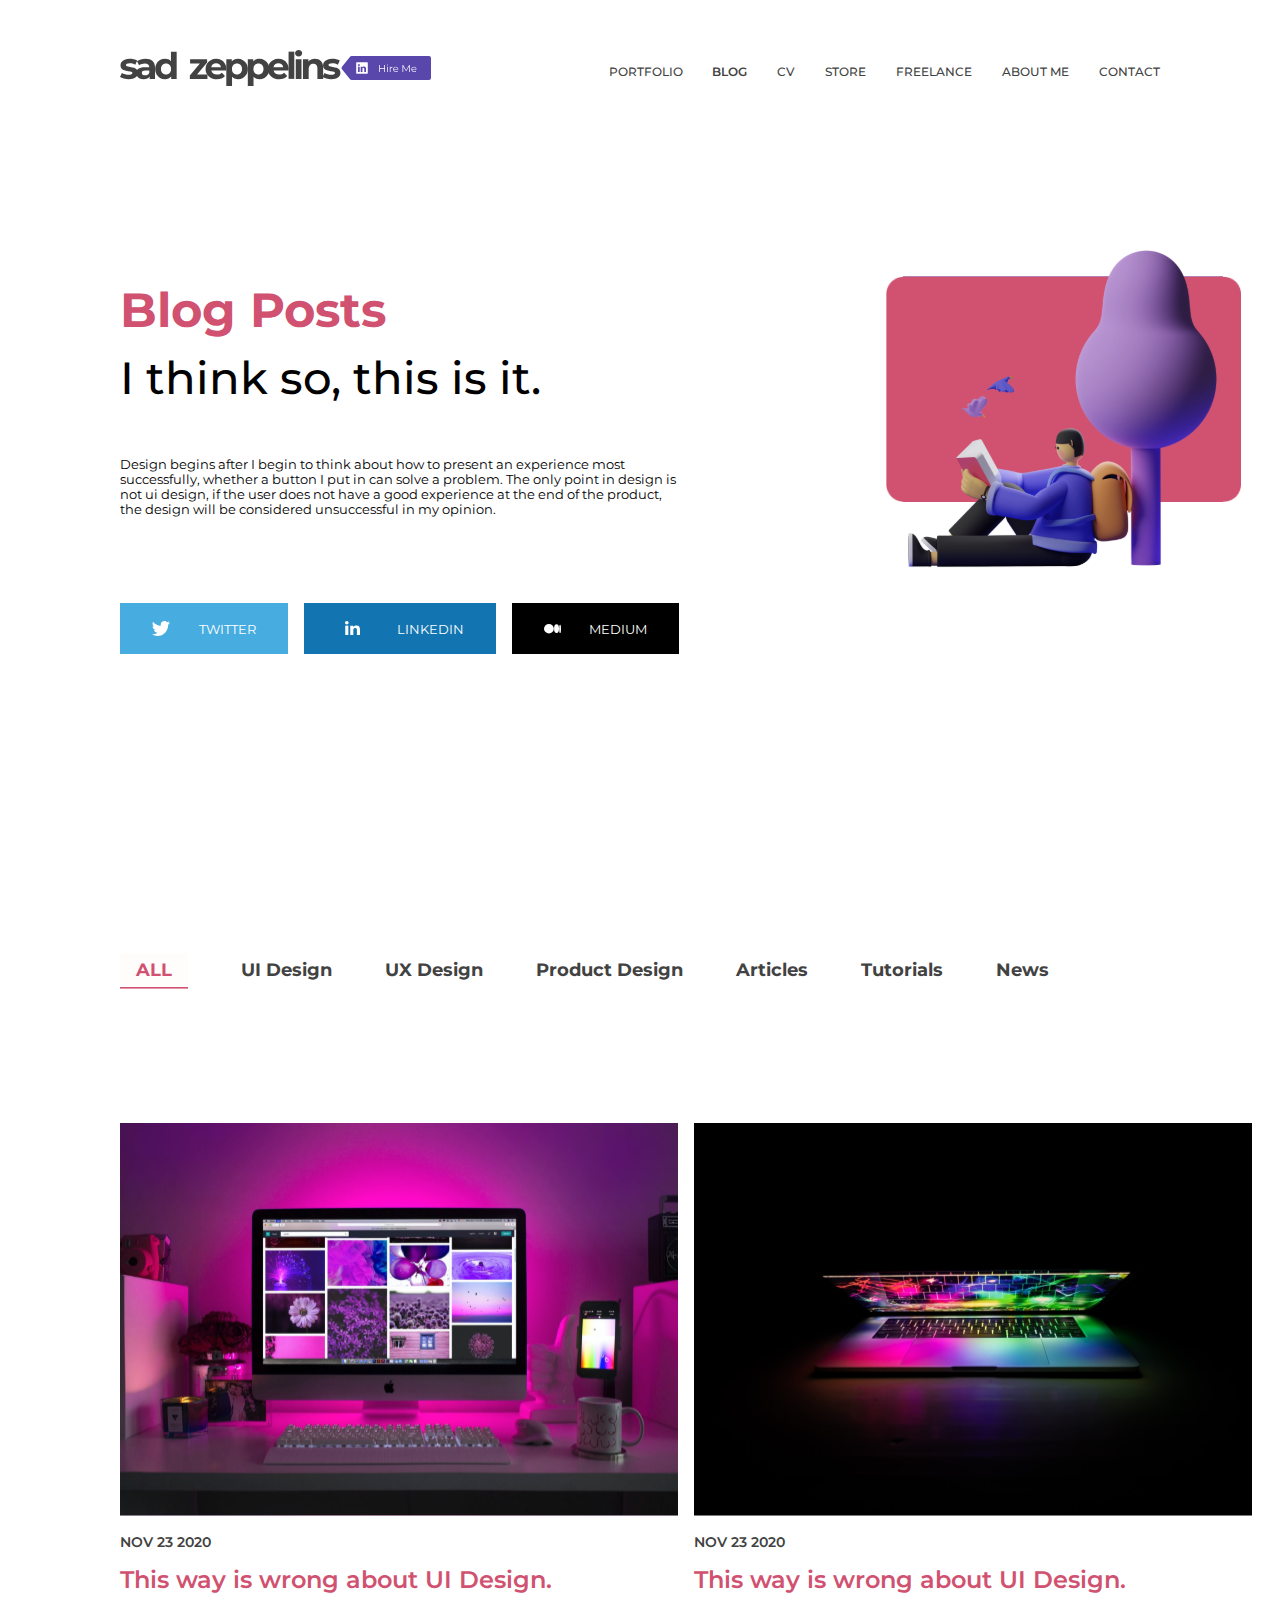
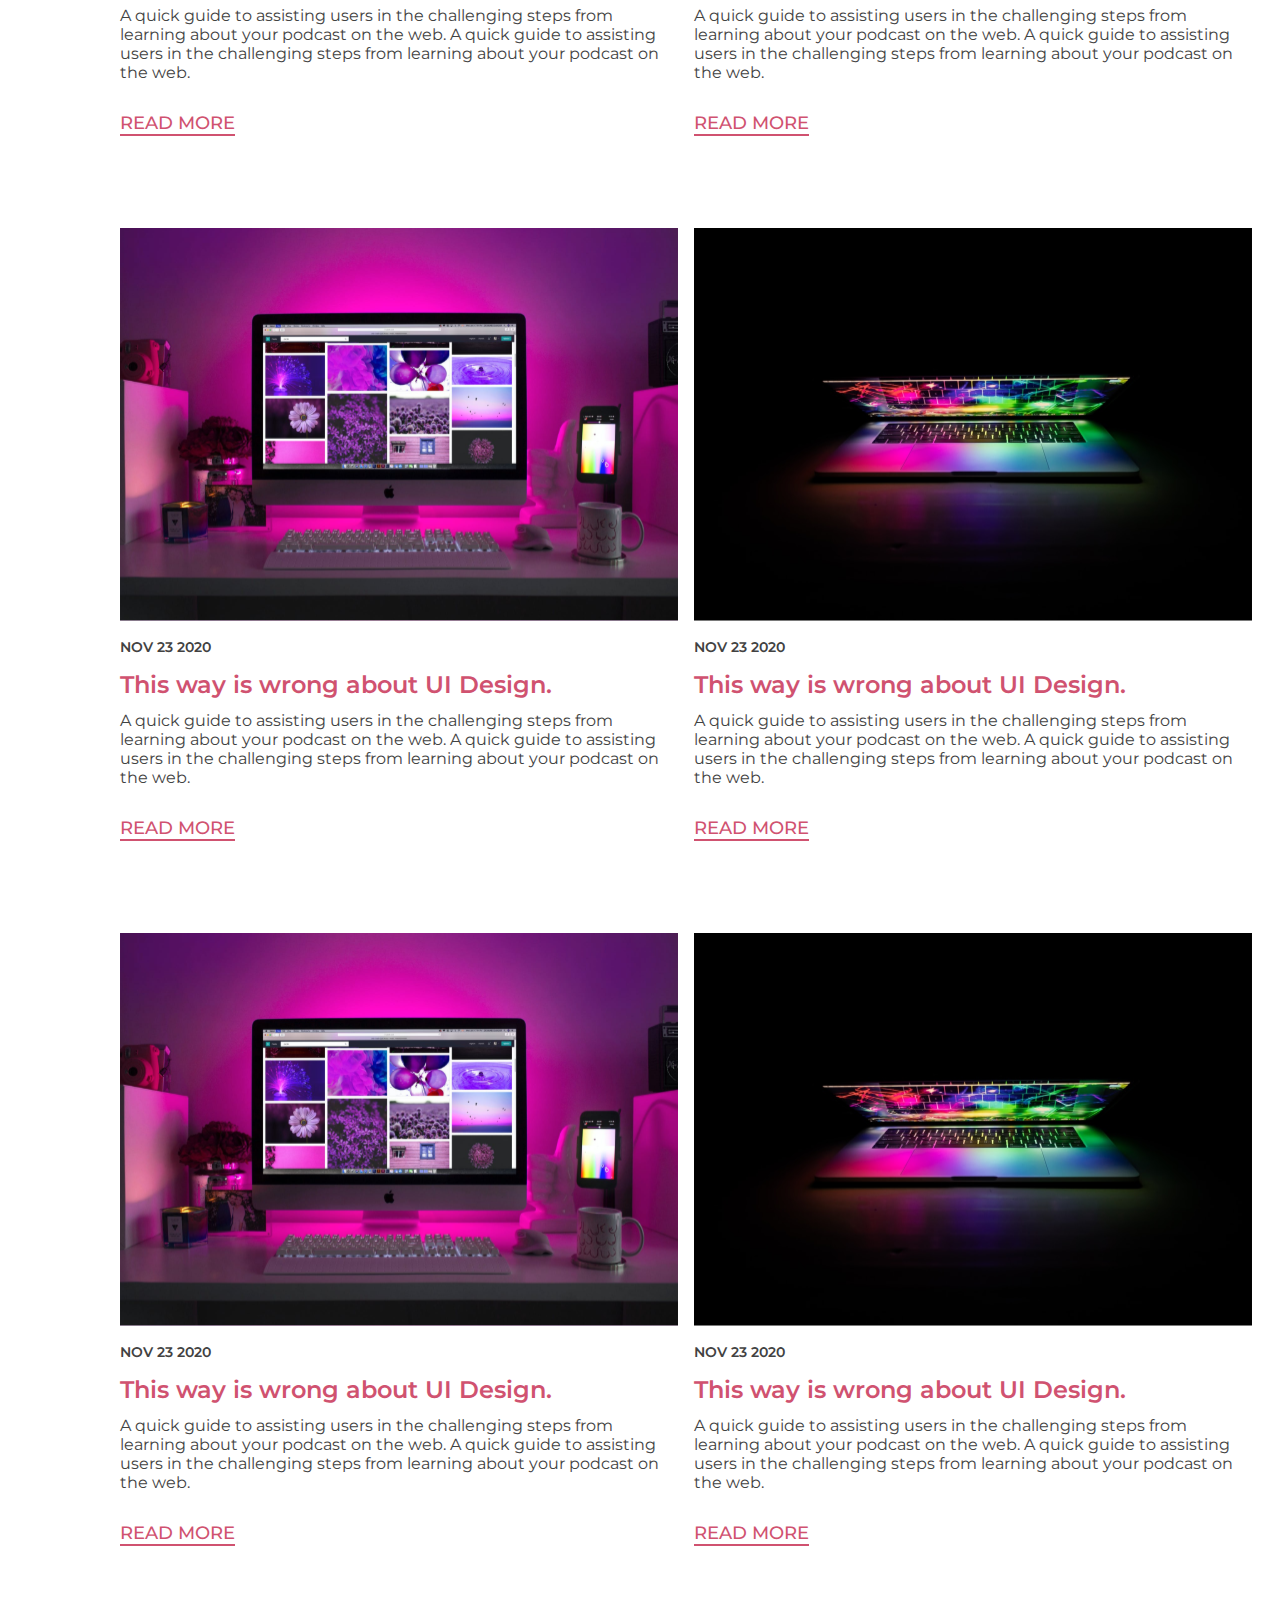
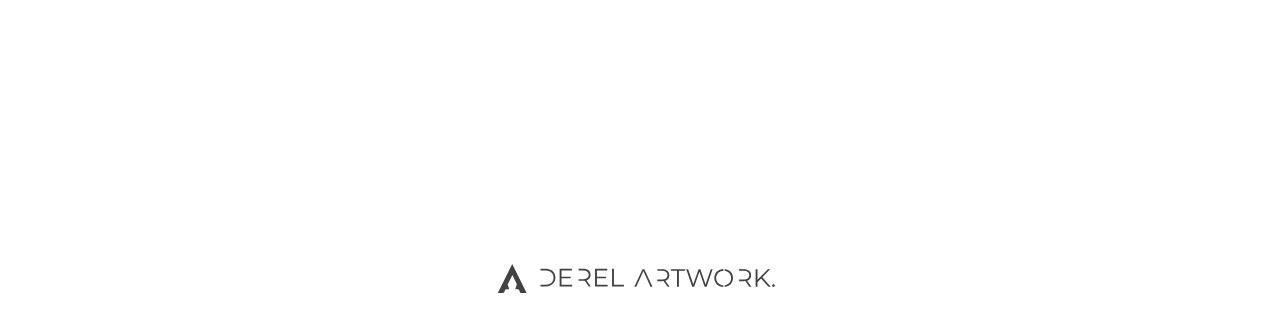
==== index.html @ cf3da0d7 "task completed" ====
<!DOCTYPE html>
<html lang="en">
  <head>
    <meta charset="UTF-8" />
    <meta name="viewport" content="width=device-width, initial-scale=1.0" />
    <title>Document</title>
    <link rel="stylesheet" href="./assets/css/style.css" />
  </head>
  <body>
    <!-- ! header start -->

    <header class="header">
      <div class="container header__container">
        <div class="header__logo__linkedin">
          <div class="">
            <a href="#"
              ><img
                src="./assets/images/Logo.svg"
                alt="logo"
                class="header__logo__img"
            /></a>
          </div>
          <a href="#"
            ><img
              src="./assets/images/header-linkedin.svg"
              alt="linkedin"
              class="header__logo__linkedin__img"
          /></a>
        </div>
        <nav class="header__nav">
          <ul class="header__links">
            <li class="header__link">
              <a href="#" class="header__link__item">PORTFOLIO</a>
            </li>

            <li class="header__link">
              <a href="#" class="header__link__item header__link__item--bold"
                >BLOG</a
              >
            </li>

            <li class="header__link">
              <a href="#" class="header__link__item">CV</a>
            </li>

            <li class="header__link">
              <a href="#" class="header__link__item">STORE</a>
            </li>

            <li class="header__link">
              <a href="#" class="header__link__item">FREELANCE</a>
            </li>

            <li class="header__link">
              <a href="#" class="header__link__item">ABOUT ME</a>
            </li>

            <li class="header__link">
              <a href="#" class="header__link__item">CONTACT</a>
            </li>
          </ul>
          <div class="header__menu__logo">
            <img src="./assets/images/menu-logo.svg" alt="" class="header__menu__img">
          </div>
        </nav>
      </div>
    </header>

    <!-- ! header end -->

    <!--! main start -->
  <main class="main">
    <div class="container main__container">
      <div class="main__left">
        <p class="main__left__p1">Blog Posts</p>
        <p class="main__left__p2 ">I think so, this is it. </p>
          
          <div class="main__left__p2__btns">
            <p class="main__left__p3">Design begins after I begin to think about how to present an experience most successfully, whether a button I put in can solve a problem. The only point in design is not ui design, if the user does not have a good experience at the end of the product, the design will be considered unsuccessful in my opinion. </p>
              <div class="main__left__btns">
                <button class="btn main__twitter__btn">
                  <img src="./assets/images/twitter-logo.svg" alt="" class="main__twitter__logo">
                  <span>TWITTER</span>
                </button>
                <button class="btn main__linkedin__btn">
                  <img src="./assets/images/linkedin-logo.svg" alt="" class="main__linkedin__logo">
                  <span>LINKEDIN</span>
                </button>
                <button class="btn main__medium__btn">
                  <img src="./assets/images/medium-logo.svg" alt="" class="main__medium__logo">
                  <span>MEDIUM</span>
                </button>
              </div>
          </div class="main__left__p2__btns">
      </div>
      <div class="main__right none__repo">
      <div class="main__img__front__container">
       <img src="./assets/images/main-img-front.svg" alt="" class="main__img__front">
        </div>
        <div class="main__img__back__container">
          <img src="./assets/images/main-img-back.png" alt="" class="main__img__back">
        </div>
        
      </div>

    </div>
  </main>

    <!--! main end -->
    <!--! section start -->
<section class="section">
<div class="container section__container">
  
  <div class="section__nav">
    <div class="section__blog__text">
      <p class="section__blog__posts">BLOG POSTS</p>
    </div>
    <ul class="section__links">
      <li class="section__link">
        <a href="#" class="section__link__item section__link__item--shadow">
          ALL
        </a>
      </li>
      <li class="section__link">
        <a href="#" class="section__link__item ">
          UI Design
        </a>
      </li>
      <li class="section__link">
        <a href="#" class="section__link__item ">
          UX Design
        </a>
      </li>
      <li class="section__link">
        <a href="#" class="section__link__item  ">
          Product Design
        </a>
      </li>
      <li class="section__link">
        <a href="#" class="section__link__item none__repo">
          Articles
        </a>
      </li>
      <li class="section__link">
        <a href="#" class="section__link__item none__repo ">
          Tutorials
        </a>
      </li>
      <li class="section__link">
        <a href="#" class="section__link__item none__repo ">
          News
        </a>
      </li>
    </ul>
  </div>
</div >  

<div class=" container section__main">
  <div class="section__main__content">
    <div class="section__content__img__div">
      <img src="./assets/images/comuter-img.svg" alt="computer-img" 
      class="section__content__img">
 

    </div>
    <div class="section__content__text">
      <span class="section__content__span">NOV 23 2020</span>
      <p class="section__content__p1">This way is wrong about UI Design.</p>
      <p class="section__content__p2">A quick guide to assisting users in the challenging steps from learning 
        about your podcast on the web.  A quick guide to assisting users in the challenging steps from learning about your podcast on the web. </p>
        <p class="section__content__p3">
          <a href="http://127.0.0.1:5500/ders17-first/index.html" 
          class="section__content__p3__a">READ MORE</a></p>
    </div>
  </div>



  <div class="section__main__content">
    <div class="section__content__img__div">
      <img src="./assets/images/noutbook-img.svg" alt="computer-img" 
      class="section__content__img none__repo">
      <img src="./assets/images/comuter-img.svg" alt="computer-img" 
      class="section__content__img none-img">
    </div>
    <div class="section__content__text">
      <span class="section__content__span">NOV 23 2020</span>
      <p class="section__content__p1">This way is wrong about UI Design.</p>
      <p class="section__content__p2">A quick guide to assisting users in the challenging steps from learning 
        about your podcast on the web.  A quick guide to assisting users in the challenging steps from learning about your podcast on the web. </p>
        <p class="section__content__p3"><a href="#" 
          class="section__content__p3__a">READ MORE</a></p>
    </div>
  </div>



  <div class="section__main__content">
    <div class="section__content__img__div">
      <img src="./assets/images/comuter-img.svg" alt="computer-img" 
      class="section__content__img">
    </div>
    <div class="section__content__text">
      <span class="section__content__span">NOV 23 2020</span>
      <p class="section__content__p1">This way is wrong about UI Design.</p>
      <p class="section__content__p2">A quick guide to assisting users in the challenging steps from learning 
        about your podcast on the web.  A quick guide to assisting users in the challenging steps from learning about your podcast on the web. </p>
        <p class="section__content__p3">
          <a href="http://127.0.0.1:5500/ders17-first/index.html" 
          class="section__content__p3__a">READ MORE</a></p>
    </div>
  </div>




  <div class="section__main__content">
    <div class="section__content__img__div">
      <img src="./assets/images/noutbook-img.svg" alt="computer-img" 
      class="section__content__img none__repo">
      <img src="./assets/images/comuter-img.svg" alt="computer-img" 
      class="section__content__img none-img">
    </div>
    <div class="section__content__text">
      <span class="section__content__span">NOV 23 2020</span>
      <p class="section__content__p1">This way is wrong about UI Design.</p>
      <p class="section__content__p2">A quick guide to assisting users in the challenging steps from learning 
        about your podcast on the web.  A quick guide to assisting users in the challenging steps from learning about your podcast on the web. </p>
        <p class="section__content__p3"><a href="#" 
          class="section__content__p3__a">READ MORE</a></p>
    </div>
  </div>


<div class="section__main__content">
  <div class="section__content__img__div">
    <img src="./assets/images/comuter-img.svg" alt="computer-img" 
    class="section__content__img">
  </div>
  <div class="section__content__text">
    <span class="section__content__span">NOV 23 2020</span>
    <p class="section__content__p1">This way is wrong about UI Design.</p>
    <p class="section__content__p2">A quick guide to assisting users in the challenging steps from learning 
      about your podcast on the web.  A quick guide to assisting users in the challenging steps from learning about your podcast on the web. </p>
      <p class="section__content__p3">
        <a href="http://127.0.0.1:5500/ders17-first/index.html" 
        class="section__content__p3__a">READ MORE</a></p>
  </div>
</div>


<div class="section__main__content">
  <div class="section__content__img__div">
    <img src="./assets/images/noutbook-img.svg" alt="computer-img" 
    class="section__content__img none__repo">
    <img src="./assets/images/comuter-img.svg" alt="computer-img" 
      class="section__content__img none-img">
  </div>
  <div class="section__content__text">
    <span class="section__content__span">NOV 23 2020</span>
    <p class="section__content__p1">This way is wrong about UI Design.</p>
    <p class="section__content__p2">A quick guide to assisting users in the challenging steps from learning 
      about your podcast on the web.  A quick guide to assisting users in the challenging steps from learning about your podcast on the web. </p>
      <p class="section__content__p3">
        <a href="#" 
        class="section__content__p3__a">READ MORE</a></p>
  </div>
</div>



</div>
<div class="under__logo__text">
  <div class="under__logo__container">
    <div class="under__logo">
      <img src="./assets/images/under-logo.svg" alt="under-logo" class="under__logo__img">
    </div>
    <div class="under__text">
      <img src="./assets/images/under-text.svg" alt="under-text" class="under__text__img">

    </div>
  </div>
</div>
</section>

    
    <!--! section end -->
---- assets/css/style.css ----
@import url('https://fonts.googleapis.com/css2?family=Lato:ital,wght@0,400;0,700;0,900;1,400;1,700;1,900&family=Lobster&family=Lora:ital,wght@0,400;0,700;1,400;1,700&family=Montserrat:wght@100;200;300;400;500;600;700;800;900&family=Roboto:wght@400;500;700;900&display=swap');

:root{
--black-color:#424242;
--blue-color:#3A0CA3;
--pink-color:#D05270;
}

*{
margin: 0;
padding: 0;
box-sizing: border-box;
text-decoration: none;
list-style: none;
font-family:Montserrat ;
}

html{
font-size: 100%;
overflow-x: hidden;
}

.container{
margin: 0 7.5rem;
display: flex;
align-items:center;
}

.btn{
padding: .6rem 2rem;
background-color: #47ACDF;
color:#fff;
display: flex;
align-items:center;
justify-content: center;
gap: 1.8rem;
border: none;
cursor: pointer;

}
.btn:hover{
transform: scale(1.1);
}
.none{
display: none;
}
.none-img{
display: none;
}


/* ! header codes start */

.header__container{
justify-content: space-between;
margin-top: 3.15rem;
}
.header__logo__img:hover{
filter: drop-shadow(.1rem .1rem  );
}
.header__logo__linkedin{
display: flex;
align-items: center;
}
.header__logo__linkedin__img:hover{
filter:drop-shadow(.1rem .1rem .4rem ) ;
}

.header__links{
display: flex;
align-items:center;
gap: 1.87rem;
}
.header__link__item{
font-size: .775rem;
color: var(--black-color);
font-weight: 500;
}
.header__link__item:hover{
text-shadow: .5rem 0 0.8rem;
font-size: .975rem;
}
.header__link__item--bold{
font-weight: 600;
}
.header__menu__img{
display: none;
}
/* ! header codes end */


 /*! main start  */
.main__container{
margin-top: 8.86rem;
display: flex;
gap: 14rem;
}
.main__left{
display: flex;
flex-direction:column ;
gap: 0.75rem;
font-weight: 700;
animation:main-left 1.5s linear;
animation-fill-mode: forwards;
position: relative;
}

@keyframes main-left{
    0%{
    transform: translateX(-30rem);
    }
    100%{
    transform: translateX(0);
    }
    
    }

.main__left__p2__btns{
display: flex;
flex-direction: column;
gap: 5.4rem;
margin-top: 2.5rem;
}
.main__left__p1{
font-size: 3rem;
color:#D05270;
}
.main__left__p2{
font-size: 2.8rem;
font-weight: 500;
}
.main__left__p3{
font-size: .8rem;
font-weight: 400;
}
.main__left__btns{
    display: flex;
    gap: 1rem;
}

.main__linkedin__btn{
background-color: #1275B1;
}
.main__medium__btn{
    background-color: black;
}

.main__right{
display: flex;
align-items:center;
justify-content: center;
position: relative;
animation:main-right 1.5s linear;
animation-fill-mode: forwards;
position: relative;
}
@keyframes main-right{
0%{
transform: translateX(30rem);
}
100%{
transform: translateX(0);
}

}

.main__img__back__container{
    position: absolute;   
    z-index: -1;
    top: 2.75rem

}
.main__img__back{
    width: 22.2rem;
    
}
.main__img__front{
width: 20rem;
margin-bottom: 7rem;
border:none;
}



 /*! main end  */
 /*! section start  */
.section__container{
margin-top: 16rem;
}
.section__blog__text{
font-size: 2.25rem;
font-weight: 700;
color:#D05270;
display: none;
margin-bottom: 6rem;
}
.section__links{
display: flex;
gap: 3.31rem;
}
.section__link__item{
    font-size: 1.125rem;
    color:var(--black-color) ;
    font-weight: 700;

    
}
.section__link__item:hover{
font-size: 1.2rem;
color:#D05270;
}

.section__link__item--shadow{
color:#D05270;
box-shadow: 0 .1rem;
padding-bottom:.4rem;
font-weight: 700;
background-color:#fffcfc;
padding:.4rem 1rem;

}
.section__link__item--shadow:hover{
color:var(--black-color);
}

.section__main{
display: grid;
grid-template-columns: repeat(2, 34.875rem);
gap: 1rem;
margin-top: 4rem;
flex-wrap: wrap;
}


.section__main__content{
display: flex;
flex-direction: column;
margin-top: 4.87rem;
}
.section__content__img{
width: 34.875rem;

}

.section__content__text{
display: flex;
flex-direction: column;

}
.section__content__span{
    font-size: 0.875rem;
    font-weight: 600;
    color:var(--black-color);
    margin-top: .8rem;
    
}
.section__content__p1{
font-size:1.5rem ;
font-weight:600 ;
color:var(--pink-color);
margin-top: 0.87rem;
}
.section__content__p2{
font-size: 1rem;
font-weight:400 ;
color:var(--black-color);
margin-top: .75rem;
}
.section__content__p3{
margin-top: 1.87rem;

} 

.section__content__p3__a{
border-bottom: .14rem solid;
color:var(--pink-color);
font-size: 1.125rem;
font-weight: 500;
}

.section__content__p3__a:hover{
    font-size:1.2rem ;
    }

.under__logo__text{
margin: 0 auto;
display: flex;
align-items:center;
justify-content: center;
width: 100%;
margin-bottom: 2rem;
}
.under__logo__img{
    width: 2.20994rem;
    height: 1.8rem; 
}
.under__text__img{
width: 15.91219rem;
height: 1.2645rem;
}
.under__logo__container{
width: 100%;
margin-top: 20rem;
display: flex;
align-items:center;
justify-content: center;
}



 /*! section end  */
 /*! responsive start */
 @media screen and (max-width:375px) {

 
    .container{
    margin: .4rem 1rem;
    
    }
    .header__logo__img{
        width: 9.41213rem;
        height: 2.25rem;
    }
    .header__logo__linkedin__img{
        width: 4.4375rem;
        height: 1.1875rem;
    }
    .header__links{
    display: none;
    }
    .header__menu__img{
    display: block;
    width: 1.125rem;
height: 0.75rem;
cursor: pointer;
    }
    .header__logo__linkedin{
    display: flex;
    gap: 1rem;
    }
   



    
.main__left__p1{
font-size: 1.25rem;
margin-top: 2rem;
}
.main__left__p2{
font-size: 1.25rem;
}
.main__left__p2__btns{
margin-top: 1rem;
display: flex;
flex-direction: column;
gap: 2.4rem;
}

.main__left__p3{
font-size: 0.75rem;
}
.btn{
    width: 6.42869rem;
    height: 2.62913rem;
    font-size: 0.5rem;
    display: flex;
    gap: .9rem;
}
.main__left__btns{
display: flex;
gap:.3rem;
align-items:center;
}
.main__twitter__logo{
    width: 0.78875rem;
    height: 0.65725rem;
}
.main__linkedin__logo{
    width: 1.40219rem;
    height: 1.40219rem;
}
.main__medium__logo{
    width: 0.78875rem;
    height: 0.65725rem;
}




.none__repo{
display: none;
}




.section__blog__text{
display: block;
font-size: 1.25rem;
margin-top: 10rem;
margin-bottom: 3rem;
}
.section__link__item{
font-size: 0.75rem;
font-weight:600;
}

.section__links{
display: flex;
gap: .7rem;
width: 22rem;
}

.section__link__item--shadow{
font-size: 0.875rem;
}

.section .container{
padding-right: 0;
}
.section__main{
display: grid;
grid-template-columns: 20.4375rem;
}
.section__content__img{
    width: 20.4375rem;
    height: 14.375rem;
}
.none-img{
display: block;
}

.section__content__span{
font-size: 0.625rem;
margin-top: .4rem;
}
.section__content__p1{
font-size: 1.25rem;
margin-top: 0.67rem;
}
.section__content__p2{
    font-size: 0.875rem;
}
.section__content__p3__a{
    font-size: 0.875rem;
}
.under__logo__img{
    width: 2rem;
    height: 1.43094rem; 
}
.under__text__img{
width: 13.91219rem;
height: 1.43094rem;
}
 }
 /*! responsive end  */
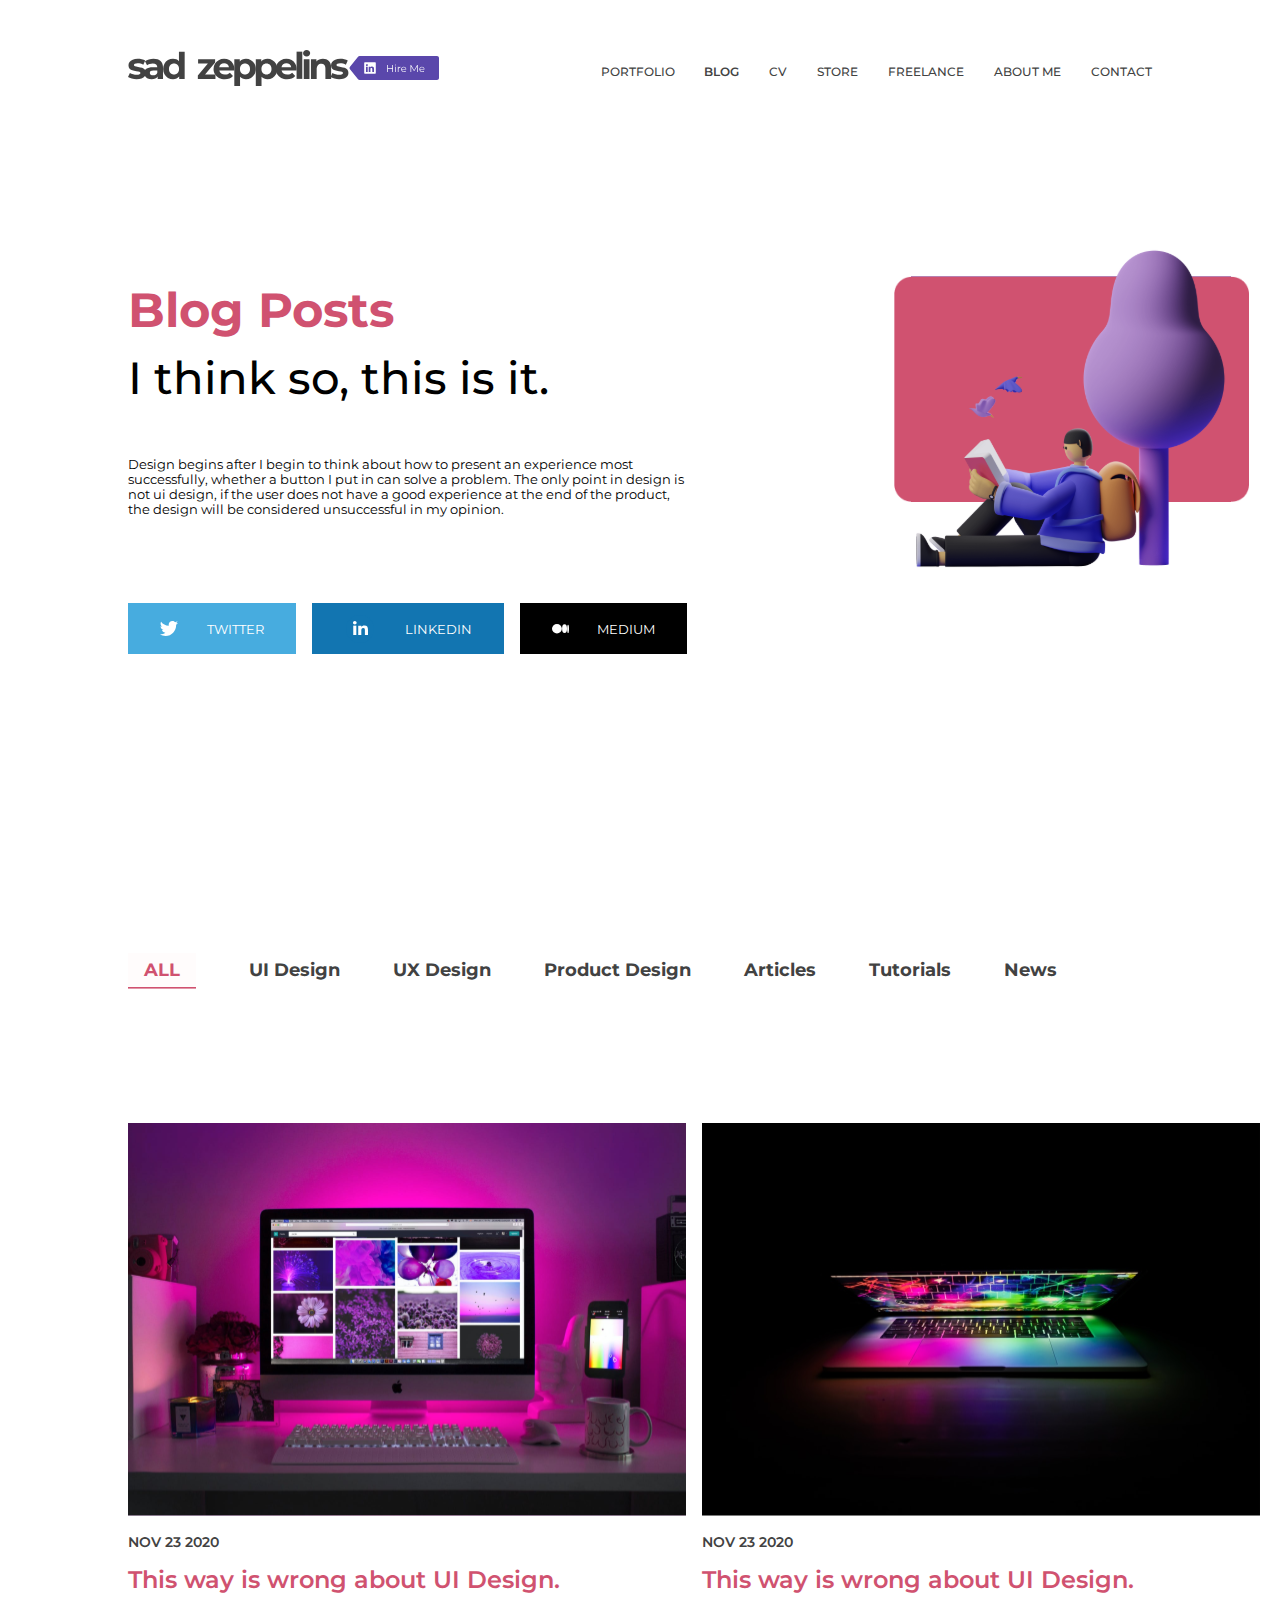
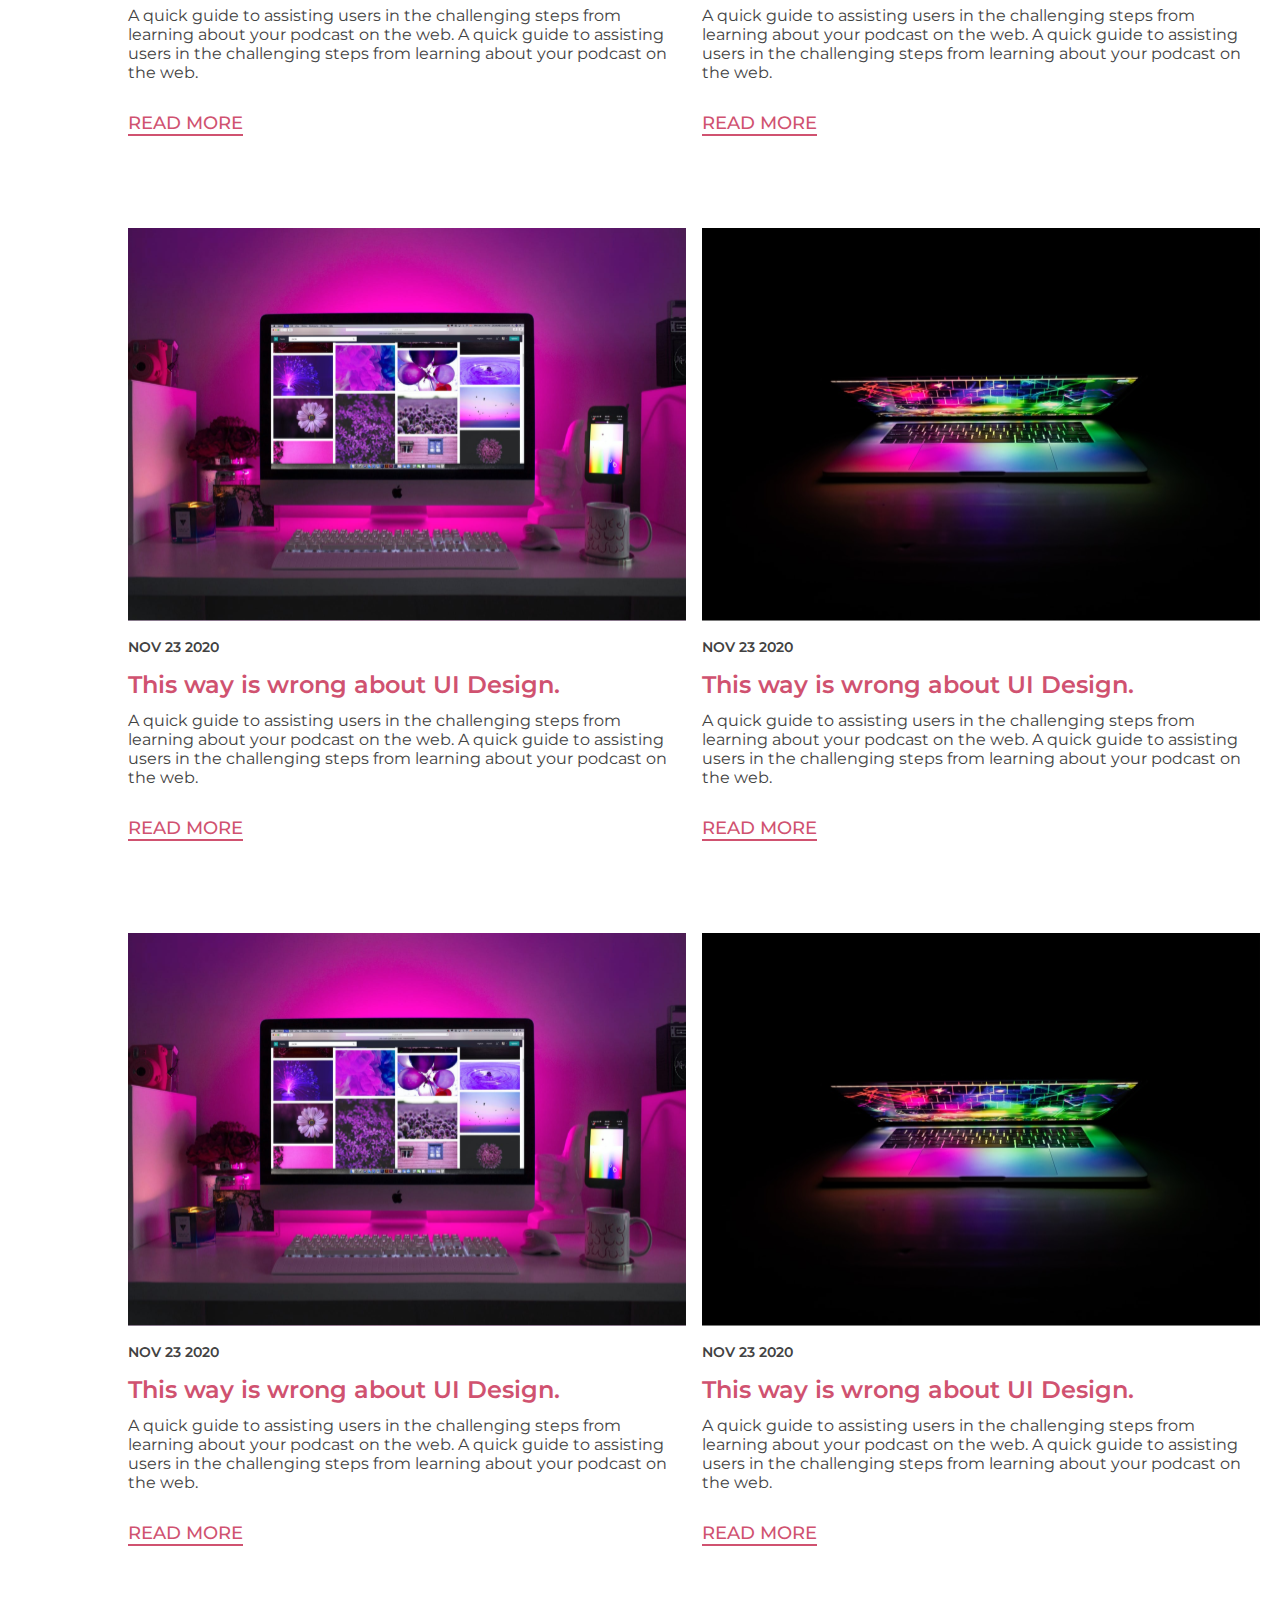
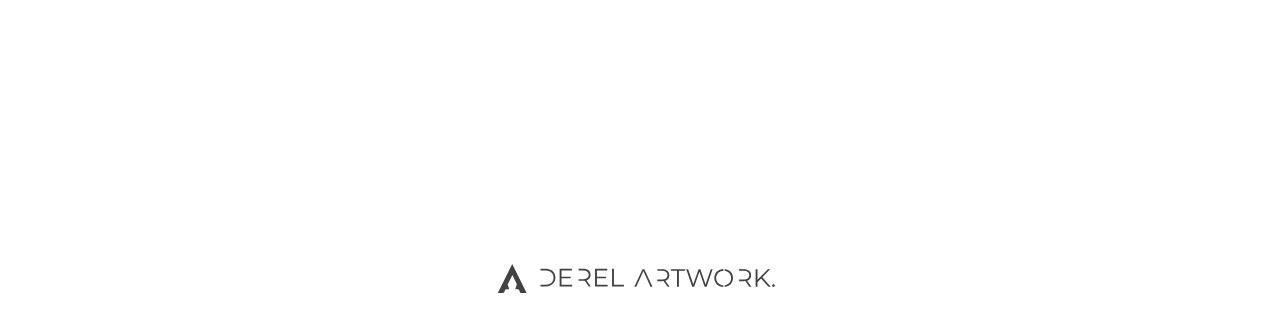
==== commit c77ba649: "Task Completed" ====
--- a/index.html
+++ b/index.html
@@ -169,17 +169,16 @@
       <p class="section__content__p2">A quick guide to assisting users in the challenging steps from learning 
         about your podcast on the web.  A quick guide to assisting users in the challenging steps from learning about your podcast on the web. </p>
         <p class="section__content__p3">
-          <a href="http://127.0.0.1:5500/ders17-first/index.html" 
-          class="section__content__p3__a">READ MORE</a></p>
-    </div>
-  </div>
-
-
-
-  <div class="section__main__content">
-    <div class="section__content__img__div">
-      <img src="./assets/images/noutbook-img.svg" alt="computer-img" 
-      class="section__content__img none__repo">
+          <a href="http://127.0.0.1:5500/first.html" 
+          class="section__content__p3__a">READ MORE</a></p>
+    </div>
+  </div>
+
+
+
+  <div class="section__main__content">
+    <div class="section__content__img__div">
+      <img class="section__content__img none__repo" src="./assets/images/noutbook-img.svg" alt="computer-img">
       <img src="./assets/images/comuter-img.svg" alt="computer-img" 
       class="section__content__img none-img">
     </div>
@@ -206,7 +205,7 @@
       <p class="section__content__p2">A quick guide to assisting users in the challenging steps from learning 
         about your podcast on the web.  A quick guide to assisting users in the challenging steps from learning about your podcast on the web. </p>
         <p class="section__content__p3">
-          <a href="http://127.0.0.1:5500/ders17-first/index.html" 
+          <a href="http://127.0.0.1:5500/first.html" 
           class="section__content__p3__a">READ MORE</a></p>
     </div>
   </div>
@@ -243,7 +242,7 @@
     <p class="section__content__p2">A quick guide to assisting users in the challenging steps from learning 
       about your podcast on the web.  A quick guide to assisting users in the challenging steps from learning about your podcast on the web. </p>
       <p class="section__content__p3">
-        <a href="http://127.0.0.1:5500/ders17-first/index.html" 
+        <a href="http://127.0.0.1:5500/first.html" 
         class="section__content__p3__a">READ MORE</a></p>
   </div>
 </div>
--- a/assets/css/style.css
+++ b/assets/css/style.css
@@ -21,9 +21,10 @@
 }
 
 .container{
-margin: 0 7.5rem;
-display: flex;
-align-items:center;
+margin: 0 auto;
+display: flex;
+align-items:center;
+width: 80%;
 }
 
 .btn{
@@ -310,16 +311,11 @@
 
  /*! section end  */
  /*! responsive start */
- @media screen and (max-width:375px) {
-
  
-    .container{
-    margin: .4rem 1rem;
-    
-    }
+ @media screen and (max-width:775px) {
     .header__logo__img{
-        width: 9.41213rem;
-        height: 2.25rem;
+        width: 10.41213rem;
+        height: 3.25rem;
     }
     .header__logo__linkedin__img{
         width: 4.4375rem;
@@ -338,11 +334,6 @@
     display: flex;
     gap: 1rem;
     }
-   
-
-
-
-    
 .main__left__p1{
 font-size: 1.25rem;
 margin-top: 2rem;
@@ -384,32 +375,26 @@
     width: 0.78875rem;
     height: 0.65725rem;
 }
-
-
-
-
 .none__repo{
 display: none;
 }
-
-
-
-
 .section__blog__text{
 display: block;
 font-size: 1.25rem;
-margin-top: 10rem;
 margin-bottom: 3rem;
 }
 .section__link__item{
-font-size: 0.75rem;
+font-size: 1rem;
 font-weight:600;
 }
+.section__link__item:hover{
+font-size: 1.1rem;
+}
 
 .section__links{
 display: flex;
 gap: .7rem;
-width: 22rem;
+width: 100%;
 }
 
 .section__link__item--shadow{
@@ -421,37 +406,33 @@
 }
 .section__main{
 display: grid;
-grid-template-columns: 20.4375rem;
+grid-template-columns: 100%;
 }
 .section__content__img{
-    width: 20.4375rem;
-    height: 14.375rem;
-}
+width: 100%;
+}
+.dp__none{
+opacity: 0;
+}
+
 .none-img{
 display: block;
 }
-
-.section__content__span{
-font-size: 0.625rem;
-margin-top: .4rem;
-}
-.section__content__p1{
-font-size: 1.25rem;
-margin-top: 0.67rem;
-}
-.section__content__p2{
-    font-size: 0.875rem;
-}
-.section__content__p3__a{
-    font-size: 0.875rem;
-}
-.under__logo__img{
-    width: 2rem;
-    height: 1.43094rem; 
-}
-.under__text__img{
-width: 13.91219rem;
-height: 1.43094rem;
+.section__container{
+padding-right: 0;
 }
  }
+
  /*! responsive end  */
+ @media screen and (max-width:475px) {
+    .section__links{
+    gap: .2rem;
+    }
+    .section__link__item{
+    font-size: .7rem;
+    }
+    .section__link__item:hover{
+    font-size: .8rem;
+    }
+    
+}
